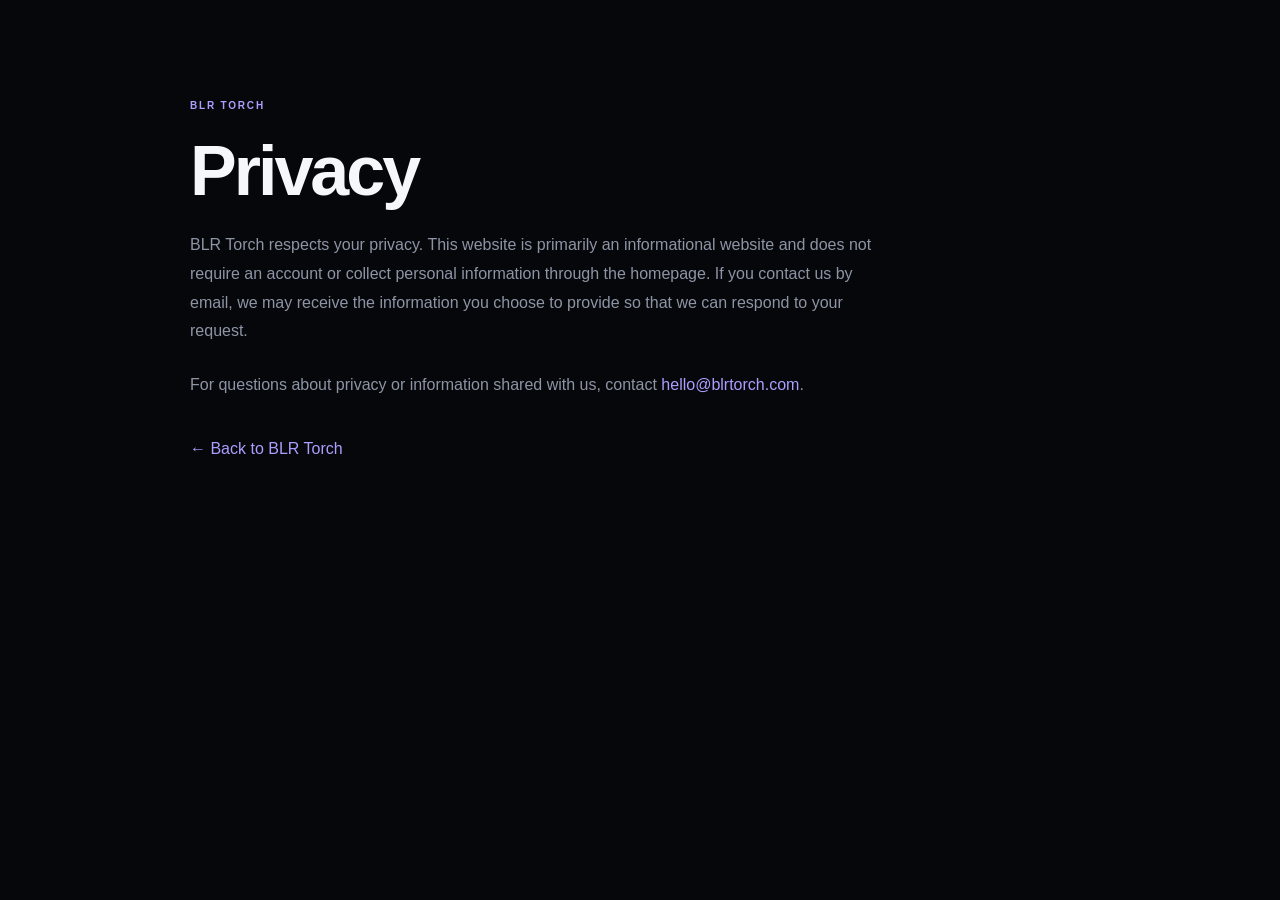
==== privacy.html @ e3c86762 "Add files via upload" ====
<!DOCTYPE html>
<html lang="en">
<head>
<meta charset="UTF-8">
<meta name="viewport" content="width=device-width, initial-scale=1.0">
<title>Privacy — BLR Torch</title>
<link rel="stylesheet" href="/style.css">
</head>
<body>
<div class="page">
<main style="max-width:900px;margin:auto;padding:100px 0;">
<span class="section-kicker">BLR TORCH</span>
<h1 style="font-size:clamp(40px,6vw,70px);letter-spacing:-3px;margin:20px 0;">Privacy</h1>
<p style="color:var(--muted);line-height:1.8;max-width:700px;">
BLR Torch respects your privacy. This website is primarily an informational
website and does not require an account or collect personal information
through the homepage. If you contact us by email, we may receive the
information you choose to provide so that we can respond to your request.
</p>
<p style="color:var(--muted);line-height:1.8;max-width:700px;margin-top:25px;">
For questions about privacy or information shared with us, contact
<a href="mailto:hello@blrtorch.com" style="color:var(--purple-light);">hello@blrtorch.com</a>.
</p>
<p style="margin-top:40px;"><a href="/" style="color:var(--purple-light);">← Back to BLR Torch</a></p>
</main>
</div>
</body>
</html>
---- style.css ----
:root {
    --bg: #06070a;
    --bg-soft: #0b0d12;

    --card: rgba(17, 20, 28, 0.72);
    --card-hover: rgba(22, 26, 36, 0.92);

    --text: #f5f7fb;
    --muted: #8d95a5;
    --muted-light: #b4bac7;

    --line: rgba(255, 255, 255, 0.09);
    --line-bright: rgba(255, 255, 255, 0.14);

    --purple: #8b7cff;
    --purple-light: #a99fff;
    --cyan: #36d9e8;
    --green: #49d89b;

    --radius: 24px;
}


/* ==============================
   RESET
============================== */

* {
    box-sizing: border-box;
    margin: 0;
    padding: 0;
}

html {
    scroll-behavior: smooth;
}

body {
    min-height: 100vh;

    background: var(--bg);
    color: var(--text);

    font-family:
        "Inter",
        -apple-system,
        BlinkMacSystemFont,
        "Segoe UI",
        sans-serif;

    -webkit-font-smoothing: antialiased;
}

a {
    color: inherit;
    text-decoration: none;
}


/* ==============================
   PAGE / BACKGROUND
============================== */

.page {
    position: relative;
    min-height: 100vh;

    overflow: hidden;
    isolation: isolate;

    padding: 0 7vw;
}

.grid {
    position: absolute;
    inset: 0;

    z-index: -3;

    background-image:
        linear-gradient(
            rgba(255, 255, 255, 0.025) 1px,
            transparent 1px
        ),
        linear-gradient(
            90deg,
            rgba(255, 255, 255, 0.025) 1px,
            transparent 1px
        );

    background-size: 70px 70px;

    mask-image:
        linear-gradient(
            to bottom,
            black 0%,
            rgba(0, 0, 0, 0.7) 45%,
            transparent 90%
        );
}

.orb {
    position: absolute;

    border-radius: 50%;

    filter: blur(100px);

    pointer-events: none;

    z-index: -2;
}

.orb-1 {
    width: 420px;
    height: 420px;

    top: -220px;
    right: 5%;

    background: rgba(107, 87, 255, 0.18);
}

.orb-2 {
    width: 350px;
    height: 350px;

    top: 700px;
    left: -220px;

    background: rgba(35, 190, 215, 0.07);
}


/* ==============================
   HEADER
============================== */

.header {
    width: 100%;
    max-width: 1180px;

    height: 90px;

    margin: auto;

    display: flex;
    align-items: center;
    justify-content: space-between;
}

.logo {
    display: inline-flex;
    align-items: center;
    gap: 11px;

    font-weight: 800;

    letter-spacing: -0.5px;
}

.logo-mark {
    width: 34px;
    height: 34px;

    display: flex;
    align-items: center;
    justify-content: center;

    border-radius: 10px;

    background:
        linear-gradient(
            135deg,
            var(--purple),
            #5949dc
        );

    color: white;

    font-size: 15px;

    box-shadow:
        0 8px 25px rgba(124, 108, 255, 0.25);
}

.logo-text {
    font-size: 15px;
    letter-spacing: 1.5px;
}

.logo-text span {
    color: var(--muted);
    font-weight: 500;
}

.header-status {
    display: flex;
    align-items: center;
    gap: 9px;

    color: var(--muted);

    font-size: 12px;
    font-weight: 500;
}

.status-dot {
    width: 7px;
    height: 7px;

    border-radius: 50%;

    background: var(--green);

    box-shadow:
        0 0 0 4px rgba(73, 216, 155, 0.08),
        0 0 14px rgba(73, 216, 155, 0.5);
}


/* ==============================
   MAIN
============================== */

main {
    width: 100%;
    max-width: 1180px;

    margin: auto;
}


/* ==============================
   HERO
============================== */

.hero {
    padding-top: 105px;
    padding-bottom: 100px;

    max-width: 900px;
}

.eyebrow {
    display: inline-flex;
    align-items: center;
    gap: 10px;

    margin-bottom: 27px;

    color: var(--purple-light);

    font-size: 11px;
    font-weight: 700;

    letter-spacing: 2px;
}

.eyebrow span {
    width: 24px;
    height: 1px;

    background: var(--purple);
}

.hero h1 {
    font-size: clamp(48px, 7vw, 86px);

    line-height: 0.98;

    letter-spacing: -5px;

    font-weight: 800;
}

.hero h1 span {
    background:
        linear-gradient(
            100deg,
            #ffffff 10%,
            #9c91ff 60%,
            #6fcbdb 100%
        );

    -webkit-background-clip: text;
    background-clip: text;

    color: transparent;
}

.hero-description {
    max-width: 610px;

    margin-top: 30px;

    color: var(--muted);

    font-size: 16px;
    line-height: 1.75;
}


/* ==============================
   SECTIONS
============================== */

.section {
    margin-bottom: 130px;
}

.section-heading {
    display: flex;
    align-items: flex-end;
    justify-content: space-between;

    margin-bottom: 30px;
}

.section-kicker {
    display: block;

    margin-bottom: 11px;

    color: var(--purple-light);

    font-size: 10px;
    font-weight: 700;

    letter-spacing: 1.8px;
}

.section-heading h2 {
    font-size: 28px;

    letter-spacing: -1.2px;
}

.section-heading > p {
    max-width: 300px;

    color: var(--muted);

    font-size: 12px;
    line-height: 1.6;

    text-align: right;
}


/* ==============================
   PRODUCT CARDS
============================== */

.cards {
    display: grid;

    grid-template-columns:
        minmax(0, 1.25fr)
        minmax(0, 0.75fr);

    gap: 20px;
}

.product-card {
    position: relative;

    min-height: 390px;

    display: flex;
    flex-direction: column;

    padding: 30px;

    border: 1px solid var(--line);

    border-radius: var(--radius);

    background:
        linear-gradient(
            145deg,
            rgba(255, 255, 255, 0.045),
            rgba(255, 255, 255, 0.012)
        ),
        var(--card);

    backdrop-filter: blur(18px);
    -webkit-backdrop-filter: blur(18px);

    overflow: hidden;

    transition:
        transform 0.35s ease,
        border-color 0.35s ease,
        background 0.35s ease,
        box-shadow 0.35s ease;
}

.product-card::before {
    content: "";

    position: absolute;

    width: 250px;
    height: 250px;

    top: -150px;
    right: -100px;

    border-radius: 50%;

    background: rgba(124, 108, 255, 0.15);

    filter: blur(50px);

    opacity: 0.7;

    transition: opacity 0.35s ease;
}

.product-card:hover {
    transform: translateY(-7px);

    background: var(--card-hover);

    border-color: rgba(139, 124, 255, 0.28);

    box-shadow:
        0 25px 70px rgba(0, 0, 0, 0.35),
        0 0 50px rgba(124, 108, 255, 0.05);
}

.product-card:hover::before {
    opacity: 1;
}

.govmock-card {
    min-height: 430px;
}

.coming-card {
    cursor: default;

    background:
        linear-gradient(
            145deg,
            rgba(255, 255, 255, 0.025),
            rgba(255, 255, 255, 0.008)
        ),
        rgba(12, 14, 20, 0.65);
}

.coming-card:hover {
    transform: translateY(-4px);

    border-color: rgba(255, 255, 255, 0.13);

    box-shadow:
        0 20px 50px rgba(0, 0, 0, 0.25);
}

.coming-card::before {
    background: rgba(255, 255, 255, 0.035);
}

.card-top {
    position: relative;
    z-index: 1;

    display: flex;
    align-items: center;
    justify-content: space-between;
}

.product-icon {
    width: 52px;
    height: 52px;

    display: flex;
    align-items: center;
    justify-content: center;

    border-radius: 15px;

    font-size: 14px;
    font-weight: 800;

    letter-spacing: -0.5px;

    background:
        linear-gradient(
            135deg,
            rgba(139, 124, 255, 0.25),
            rgba(99, 82, 230, 0.08)
        );

    border: 1px solid rgba(139, 124, 255, 0.2);

    color: #a89fff;

    box-shadow:
        inset 0 1px rgba(255, 255, 255, 0.08);
}

.neutral-icon {
    background: rgba(255, 255, 255, 0.035);

    border-color: var(--line);

    color: var(--muted);

    font-size: 22px;
}

.external-icon {
    width: 36px;
    height: 36px;

    display: flex;
    align-items: center;
    justify-content: center;

    border: 1px solid var(--line);

    border-radius: 50%;

    color: var(--muted);

    font-size: 17px;

    transition:
        color 0.3s ease,
        transform 0.3s ease,
        border-color 0.3s ease;
}

.product-card:hover .external-icon {
    color: white;

    border-color: rgba(255, 255, 255, 0.2);

    transform: translate(2px, -2px);
}

.coming-badge {
    padding: 7px 10px;

    border: 1px solid var(--line);

    border-radius: 999px;

    color: #6f7786;

    font-size: 8px;
    font-weight: 700;

    letter-spacing: 1.2px;
}

.card-content {
    position: relative;
    z-index: 1;

    margin-top: auto;
    margin-bottom: 35px;
}

.card-label {
    margin-bottom: 10px;

    color: var(--muted);

    font-size: 10px;
    font-weight: 700;

    letter-spacing: 1.8px;
}

.card-content h3 {
    margin-bottom: 12px;

    font-size: 31px;

    letter-spacing: -1.3px;
}

.card-content p {
    max-width: 500px;

    color: var(--muted);

    font-size: 14px;
    line-height: 1.7;
}

.card-footer {
    position: relative;
    z-index: 1;

    padding-top: 20px;

    border-top: 1px solid var(--line);

    display: flex;
    align-items: center;
    justify-content: space-between;

    color: var(--muted-light);

    font-size: 12px;
    font-weight: 600;
}

.arrow {
    font-size: 18px;

    transition:
        transform 0.3s ease,
        color 0.3s ease;
}

.product-card:hover .arrow {
    transform: translateX(5px);

    color: white;
}

.pulse-line {
    width: 35px;
    height: 1px;

    background:
        linear-gradient(
            90deg,
            transparent,
            rgba(255,255,255,.3),
            transparent
        );
}


/* ==============================
   WHAT WE BUILD
============================== */

.build-section {
    padding-top: 5px;
}

.build-grid {
    display: grid;

    grid-template-columns: repeat(3, 1fr);

    border-top: 1px solid var(--line);
    border-bottom: 1px solid var(--line);
}

.build-item {
    min-height: 210px;

    padding: 30px;

    border-right: 1px solid var(--line);
}

.build-item:first-child {
    padding-left: 0;
}

.build-item:last-child {
    border-right: none;

    padding-right: 0;
}

.build-number {
    display: block;

    margin-bottom: 35px;

    color: #596170;

    font-size: 10px;
    font-weight: 700;

    letter-spacing: 1px;
}

.build-item h3 {
    margin-bottom: 12px;

    font-size: 18px;

    letter-spacing: -0.5px;
}

.build-item p {
    max-width: 280px;

    color: var(--muted);

    font-size: 13px;

    line-height: 1.7;
}


/* ==============================
   ABOUT
============================== */

.about-section {
    display: grid;

    grid-template-columns: 25% 75%;

    padding: 80px 0 120px;

    border-top: 1px solid var(--line);
}

.about-content {
    max-width: 850px;
}

.about-content h2 {
    max-width: 800px;

    font-size: clamp(32px, 4vw, 55px);

    line-height: 1.08;

    letter-spacing: -2.5px;
}

.about-content h2 span {
    color: var(--muted);
}

.about-content p {
    max-width: 570px;

    margin-top: 30px;

    color: var(--muted);

    font-size: 14px;

    line-height: 1.8;
}


/* ==============================
   CONTACT
============================== */

.contact-section {
    position: relative;

    min-height: 270px;

    padding: 45px;

    display: flex;
    align-items: flex-end;
    justify-content: space-between;

    border: 1px solid var(--line);

    border-radius: var(--radius);

    background:
        radial-gradient(
            circle at 85% 20%,
            rgba(124,108,255,.12),
            transparent 35%
        ),
        rgba(14, 16, 23, .65);

    overflow: hidden;
}

.contact-section::after {
    content: "";

    position: absolute;

    width: 250px;
    height: 250px;

    right: -100px;
    bottom: -180px;

    border-radius: 50%;

    background: rgba(54,217,232,.07);

    filter: blur(50px);
}

.contact-section h2 {
    margin-top: 12px;

    font-size: clamp(35px, 5vw, 58px);

    letter-spacing: -2.5px;
}

.contact-section p {
    margin-top: 8px;

    color: var(--muted);

    font-size: 14px;
}

.contact-button {
    position: relative;
    z-index: 1;

    min-width: 250px;

    padding: 17px 20px;

    display: flex;
    align-items: center;
    justify-content: space-between;

    border: 1px solid rgba(139,124,255,.25);

    border-radius: 12px;

    background: rgba(139,124,255,.08);

    color: #c5c0ff;

    font-size: 12px;
    font-weight: 600;

    transition:
        background .3s ease,
        border-color .3s ease,
        transform .3s ease;
}

.contact-button:hover {
    background: rgba(139,124,255,.14);

    border-color: rgba(139,124,255,.4);

    transform: translateY(-3px);
}


/* ==============================
   FOOTER
============================== */

.footer {
    margin-top: 70px;
    padding: 28px 0 40px;

    border-top: 1px solid var(--line);

    display: grid;

    grid-template-columns: 1fr auto 1fr;

    align-items: center;

    gap: 20px;

    color: #626a78;

    font-size: 10px;

    letter-spacing: .8px;
}

.footer-brand {
    display: flex;
    flex-direction: column;
    gap: 7px;
}

.footer-logo {
    color: #9299a7;

    font-weight: 700;

    letter-spacing: 1.5px;
}

.footer-links {
    display: flex;
    gap: 22px;
}

.footer-links a {
    transition: color .2s ease;
}

.footer-links a:hover {
    color: white;
}

.copyright {
    text-align: right;
}


/* ==============================
   RESPONSIVE
============================== */

@media (max-width: 800px) {

    .page {
        padding: 0 24px;
    }

    .header {
        height: 75px;
    }

    .header-status {
        display: none;
    }

    .hero {
        padding-top: 75px;
        padding-bottom: 80px;
    }

    .hero h1 {
        font-size: clamp(48px, 14vw, 70px);
        letter-spacing: -3px;
    }

    .hero-description {
        font-size: 14px;
    }

    .section-heading {
        display: block;
    }

    .section-heading > p {
        margin-top: 12px;
        text-align: left;
    }

    .cards {
        grid-template-columns: 1fr;
    }

    .product-card,
    .govmock-card {
        min-height: 350px;
    }

    .build-grid {
        grid-template-columns: 1fr;
    }

    .build-item,
    .build-item:first-child,
    .build-item:last-child {
        min-height: auto;

        padding: 28px 0;

        border-right: none;
        border-bottom: 1px solid var(--line);
    }

    .build-item:last-child {
        border-bottom: none;
    }

    .build-number {
        margin-bottom: 20px;
    }

    .about-section {
        grid-template-columns: 1fr;

        gap: 25px;

        padding: 65px 0 90px;
    }

    .contact-section {
        min-height: auto;

        display: block;

        padding: 30px;
    }

    .contact-button {
        margin-top: 35px;
        width: 100%;
    }

    .footer {
        grid-template-columns: 1fr;

        gap: 20px;
    }

    .copyright {
        text-align: left;
    }
}

@media (max-width: 450px) {

    .page {
        padding: 0 18px;
    }

    .logo-text {
        font-size: 13px;
    }

    .logo-mark {
        width: 31px;
        height: 31px;
    }

    .hero {
        padding-top: 65px;
    }

    .hero h1 {
        font-size: 48px;
        letter-spacing: -2.8px;
    }

    .product-card {
        padding: 24px;
    }

    .card-content h3 {
        font-size: 28px;
    }

    .contact-section {
        padding: 25px;
    }

    .footer-links {
        flex-wrap: wrap;
    }
}


/* ==============================
   REDUCED MOTION
============================== */

@media (prefers-reduced-motion: reduce) {

    *,
    *::before,
    *::after {
        scroll-behavior: auto !important;
        transition: none !important;
    }
}
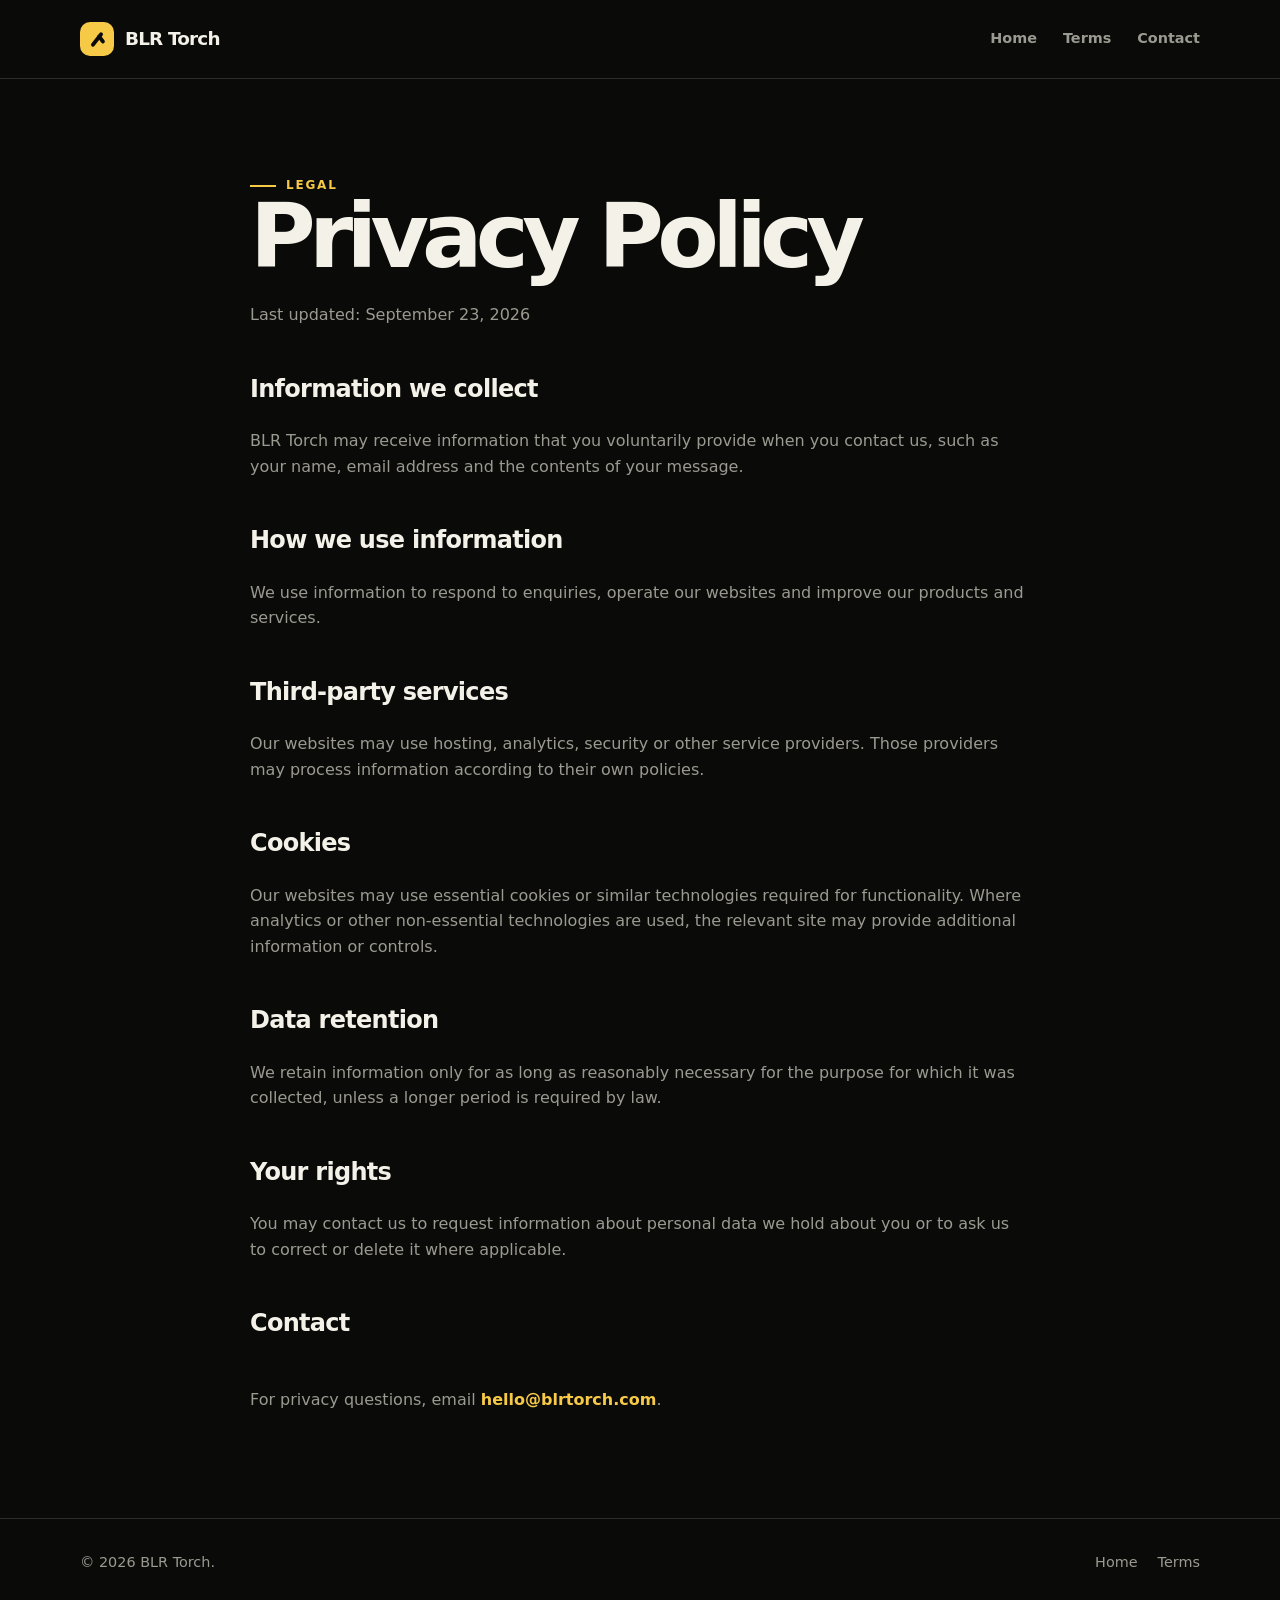
==== commit 33a136d0: "added new theme and logo" ====
--- a/privacy.html
+++ b/privacy.html
@@ -1,28 +1,14 @@
-<!DOCTYPE html>
-<html lang="en">
-<head>
-<meta charset="UTF-8">
-<meta name="viewport" content="width=device-width, initial-scale=1.0">
-<title>Privacy — BLR Torch</title>
-<link rel="stylesheet" href="/style.css">
-</head>
-<body>
-<div class="page">
-<main style="max-width:900px;margin:auto;padding:100px 0;">
-<span class="section-kicker">BLR TORCH</span>
-<h1 style="font-size:clamp(40px,6vw,70px);letter-spacing:-3px;margin:20px 0;">Privacy</h1>
-<p style="color:var(--muted);line-height:1.8;max-width:700px;">
-BLR Torch respects your privacy. This website is primarily an informational
-website and does not require an account or collect personal information
-through the homepage. If you contact us by email, we may receive the
-information you choose to provide so that we can respond to your request.
-</p>
-<p style="color:var(--muted);line-height:1.8;max-width:700px;margin-top:25px;">
-For questions about privacy or information shared with us, contact
-<a href="mailto:hello@blrtorch.com" style="color:var(--purple-light);">hello@blrtorch.com</a>.
-</p>
-<p style="margin-top:40px;"><a href="/" style="color:var(--purple-light);">← Back to BLR Torch</a></p>
-</main>
-</div>
-</body>
-</html>
+<!doctype html>
+<html lang="en"><head><meta charset="utf-8"><meta name="viewport" content="width=device-width,initial-scale=1">
+<title>Privacy Policy — BLR Torch</title><meta name="description" content="Privacy Policy for BLR Torch."><meta name="theme-color" content="#0A0A09"><link rel="canonical" href="https://blrtorch.com/privacy.html"><link rel="stylesheet" href="style.css"></head>
+<body><header class="site-header"><div class="container nav"><a class="logo" href="index.html"><span class="logo-mark"></span>BLR Torch</a><nav class="nav-links"><a href="index.html">Home</a><a href="terms.html">Terms</a><a href="mailto:hello@blrtorch.com">Contact</a></nav></div></header>
+<main class="page-main"><div class="container content"><div class="eyebrow">Legal</div><h1>Privacy Policy</h1><p>Last updated: September 23, 2026</p>
+<h2>Information we collect</h2><p>BLR Torch may receive information that you voluntarily provide when you contact us, such as your name, email address and the contents of your message.</p>
+<h2>How we use information</h2><p>We use information to respond to enquiries, operate our websites and improve our products and services.</p>
+<h2>Third-party services</h2><p>Our websites may use hosting, analytics, security or other service providers. Those providers may process information according to their own policies.</p>
+<h2>Cookies</h2><p>Our websites may use essential cookies or similar technologies required for functionality. Where analytics or other non-essential technologies are used, the relevant site may provide additional information or controls.</p>
+<h2>Data retention</h2><p>We retain information only for as long as reasonably necessary for the purpose for which it was collected, unless a longer period is required by law.</p>
+<h2>Your rights</h2><p>You may contact us to request information about personal data we hold about you or to ask us to correct or delete it where applicable.</p>
+<h2>Contact</h2><p>For privacy questions, email <a class="product-link" href="mailto:hello@blrtorch.com">hello@blrtorch.com</a>.</p>
+</div></main>
+<footer><div class="container footer-inner"><div>© 2026 BLR Torch.</div><div class="footer-links"><a href="index.html">Home</a><a href="terms.html">Terms</a></div></div></footer></body></html>
--- a/style.css
+++ b/style.css
@@ -1,1072 +1,479 @@
 :root {
-    --bg: #06070a;
-    --bg-soft: #0b0d12;
-
-    --card: rgba(17, 20, 28, 0.72);
-    --card-hover: rgba(22, 26, 36, 0.92);
-
-    --text: #f5f7fb;
-    --muted: #8d95a5;
-    --muted-light: #b4bac7;
-
-    --line: rgba(255, 255, 255, 0.09);
-    --line-bright: rgba(255, 255, 255, 0.14);
-
-    --purple: #8b7cff;
-    --purple-light: #a99fff;
-    --cyan: #36d9e8;
-    --green: #49d89b;
-
-    --radius: 24px;
-}
-
-
-/* ==============================
-   RESET
-============================== */
+  --ink: #F4F1E8;
+  --muted: #9B9A91;
+  --bg: #0A0A09;
+  --paper: #151513;
+  --accent: #F6C947;
+  --accent-2: #FFFFFF;
+  --line: #2B2B27;
+  --dark: #0A0A09;
+  --max: 1120px;
+  --radius: 22px;
+  --shadow: 0 20px 60px rgba(0, 0, 0, .28);
+}
 
 * {
-    box-sizing: border-box;
-    margin: 0;
-    padding: 0;
+  box-sizing: border-box
 }
 
 html {
-    scroll-behavior: smooth;
+  scroll-behavior: smooth
 }
 
 body {
-    min-height: 100vh;
-
-    background: var(--bg);
-    color: var(--text);
-
-    font-family:
-        "Inter",
-        -apple-system,
-        BlinkMacSystemFont,
-        "Segoe UI",
-        sans-serif;
-
-    -webkit-font-smoothing: antialiased;
+  margin: 0;
+  background: var(--bg);
+  color: var(--ink);
+  font-family: Inter, ui-sans-serif, system-ui, -apple-system, BlinkMacSystemFont, "Segoe UI", sans-serif;
+  line-height: 1.6;
 }
 
 a {
-    color: inherit;
-    text-decoration: none;
-}
-
-
-/* ==============================
-   PAGE / BACKGROUND
-============================== */
-
-.page {
-    position: relative;
-    min-height: 100vh;
-
-    overflow: hidden;
-    isolation: isolate;
-
-    padding: 0 7vw;
+  color: inherit;
+  text-decoration: none
+}
+
+.container {
+  width: min(var(--max), calc(100% - 40px));
+  margin: auto
+}
+
+.site-header {
+  padding: 22px 0;
+  border-bottom: 1px solid var(--line);
+  background: rgba(10, 10, 9, .9);
+}
+
+.nav {
+  display: flex;
+  align-items: center;
+  justify-content: space-between;
+  gap: 24px
+}
+
+.logo {
+  display: inline-flex;
+  align-items: center;
+  gap: 11px;
+  font-weight: 900;
+  letter-spacing: -.045em;
+  font-size: 1.15rem;
+}
+
+.logo-mark {
+  width: 34px;
+  height: 34px;
+  border-radius: 10px;
+  background: var(--accent);
+  display: grid;
+  place-items: center;
+  position: relative;
+}
+
+.logo-mark:before,
+.logo-mark:after {
+  content: "";
+  position: absolute;
+  background: var(--dark);
+}
+
+.logo-mark:before {
+  width: 4px;
+  height: 17px;
+  border-radius: 3px;
+  transform: rotate(38deg)
+}
+
+.logo-mark:after {
+  width: 4px;
+  height: 10px;
+  border-radius: 3px;
+  transform: rotate(-38deg);
+  left: 19px;
+  top: 12px
+}
+
+.nav-links {
+  display: flex;
+  gap: 26px;
+  color: var(--muted);
+  font-size: .9rem;
+  font-weight: 700
+}
+
+.nav-links a:hover {
+  color: var(--accent)
+}
+
+.hero {
+  padding: 120px 0 105px;
+  position: relative;
+  overflow: hidden
+}
+
+/* .hero:after{
+  content:"";position:absolute;width:520px;height:520px;
+  border:1px solid rgba(246,201,71,.14);border-radius:50%;
+  right:-250px;top:-180px;pointer-events:none;
+} */
+.eyebrow {
+  display: inline-flex;
+  align-items: center;
+  gap: 10px;
+  color: var(--accent);
+  font-size: .75rem;
+  font-weight: 900;
+  text-transform: uppercase;
+  letter-spacing: .15em;
+}
+
+.eyebrow:before {
+  content: "";
+  width: 26px;
+  height: 2px;
+  background: var(--accent)
+}
+
+.hero h1 {
+  max-width: 950px;
+  margin: 20px 0 24px;
+  font-size: clamp(3.7rem, 8.5vw, 8.2rem);
+  line-height: .88;
+  letter-spacing: -.065em;
+  font-weight: 950;
+}
+
+.hero h1 span {
+  color: var(--accent)
+}
+
+.hero-copy {
+  max-width: 650px;
+  color: var(--muted);
+  font-size: clamp(1.05rem, 2vw, 1.25rem)
+}
+
+.hero-actions {
+  display: flex;
+  flex-wrap: wrap;
+  gap: 12px;
+  margin-top: 34px
+}
+
+.btn {
+  min-height: 50px;
+  padding: 0 22px;
+  border-radius: 999px;
+  display: inline-flex;
+  align-items: center;
+  justify-content: center;
+  border: 1px solid var(--line);
+  font-weight: 850;
+  transition: .2s ease;
+}
+
+.btn:hover {
+  transform: translateY(-2px)
+}
+
+.btn-primary {
+  background: var(--accent);
+  border-color: var(--accent);
+  color: var(--dark)
+}
+
+.btn-secondary {
+  background: transparent;
+  color: var(--ink)
+}
+
+.btn-secondary:hover {
+  border-color: var(--accent);
+  color: var(--accent)
+}
+
+.section {
+  padding: 85px 0;
+  border-top: 1px solid var(--line)
+}
+
+.section-head {
+  display: flex;
+  justify-content: space-between;
+  align-items: end;
+  gap: 40px;
+  margin-bottom: 34px
+}
+
+.section h2 {
+  margin: 0;
+  font-size: clamp(2.1rem, 4vw, 3.6rem);
+  line-height: 1;
+  letter-spacing: -.06em
+}
+
+.section-intro {
+  max-width: 470px;
+  color: var(--muted);
+  margin: 0
 }
 
 .grid {
-    position: absolute;
-    inset: 0;
-
-    z-index: -3;
-
-    background-image:
-        linear-gradient(
-            rgba(255, 255, 255, 0.025) 1px,
-            transparent 1px
-        ),
-        linear-gradient(
-            90deg,
-            rgba(255, 255, 255, 0.025) 1px,
-            transparent 1px
-        );
-
-    background-size: 70px 70px;
-
-    mask-image:
-        linear-gradient(
-            to bottom,
-            black 0%,
-            rgba(0, 0, 0, 0.7) 45%,
-            transparent 90%
-        );
-}
-
-.orb {
-    position: absolute;
-
-    border-radius: 50%;
-
-    filter: blur(100px);
-
-    pointer-events: none;
-
-    z-index: -2;
-}
-
-.orb-1 {
-    width: 420px;
-    height: 420px;
-
-    top: -220px;
-    right: 5%;
-
-    background: rgba(107, 87, 255, 0.18);
-}
-
-.orb-2 {
-    width: 350px;
-    height: 350px;
-
-    top: 700px;
-    left: -220px;
-
-    background: rgba(35, 190, 215, 0.07);
-}
-
-
-/* ==============================
-   HEADER
-============================== */
-
-.header {
-    width: 100%;
-    max-width: 1180px;
-
-    height: 90px;
-
-    margin: auto;
-
-    display: flex;
-    align-items: center;
-    justify-content: space-between;
-}
-
-.logo {
-    display: inline-flex;
-    align-items: center;
-    gap: 11px;
-
-    font-weight: 800;
-
-    letter-spacing: -0.5px;
-}
-
-.logo-mark {
-    width: 34px;
-    height: 34px;
-
-    display: flex;
-    align-items: center;
-    justify-content: center;
-
-    border-radius: 10px;
-
-    background:
-        linear-gradient(
-            135deg,
-            var(--purple),
-            #5949dc
-        );
-
-    color: white;
-
-    font-size: 15px;
-
-    box-shadow:
-        0 8px 25px rgba(124, 108, 255, 0.25);
-}
-
-.logo-text {
-    font-size: 15px;
-    letter-spacing: 1.5px;
-}
-
-.logo-text span {
-    color: var(--muted);
-    font-weight: 500;
-}
-
-.header-status {
-    display: flex;
-    align-items: center;
-    gap: 9px;
-
-    color: var(--muted);
-
-    font-size: 12px;
-    font-weight: 500;
-}
-
-.status-dot {
-    width: 7px;
-    height: 7px;
-
-    border-radius: 50%;
-
-    background: var(--green);
-
-    box-shadow:
-        0 0 0 4px rgba(73, 216, 155, 0.08),
-        0 0 14px rgba(73, 216, 155, 0.5);
-}
-
-
-/* ==============================
-   MAIN
-============================== */
-
-main {
-    width: 100%;
-    max-width: 1180px;
-
-    margin: auto;
-}
-
-
-/* ==============================
-   HERO
-============================== */
-
-.hero {
-    padding-top: 105px;
-    padding-bottom: 100px;
-
-    max-width: 900px;
-}
-
-.eyebrow {
-    display: inline-flex;
-    align-items: center;
-    gap: 10px;
-
-    margin-bottom: 27px;
-
-    color: var(--purple-light);
-
-    font-size: 11px;
-    font-weight: 700;
-
-    letter-spacing: 2px;
-}
-
-.eyebrow span {
-    width: 24px;
-    height: 1px;
-
-    background: var(--purple);
-}
-
-.hero h1 {
-    font-size: clamp(48px, 7vw, 86px);
-
-    line-height: 0.98;
-
-    letter-spacing: -5px;
-
-    font-weight: 800;
-}
-
-.hero h1 span {
-    background:
-        linear-gradient(
-            100deg,
-            #ffffff 10%,
-            #9c91ff 60%,
-            #6fcbdb 100%
-        );
-
-    -webkit-background-clip: text;
-    background-clip: text;
-
-    color: transparent;
-}
-
-.hero-description {
-    max-width: 610px;
-
-    margin-top: 30px;
-
-    color: var(--muted);
-
-    font-size: 16px;
-    line-height: 1.75;
-}
-
-
-/* ==============================
-   SECTIONS
-============================== */
-
-.section {
-    margin-bottom: 130px;
-}
-
-.section-heading {
-    display: flex;
-    align-items: flex-end;
-    justify-content: space-between;
-
-    margin-bottom: 30px;
-}
-
-.section-kicker {
-    display: block;
-
-    margin-bottom: 11px;
-
-    color: var(--purple-light);
-
-    font-size: 10px;
-    font-weight: 700;
-
-    letter-spacing: 1.8px;
-}
-
-.section-heading h2 {
-    font-size: 28px;
-
-    letter-spacing: -1.2px;
-}
-
-.section-heading > p {
-    max-width: 300px;
-
-    color: var(--muted);
-
-    font-size: 12px;
-    line-height: 1.6;
-
-    text-align: right;
-}
-
-
-/* ==============================
-   PRODUCT CARDS
-============================== */
-
-.cards {
-    display: grid;
-
-    grid-template-columns:
-        minmax(0, 1.25fr)
-        minmax(0, 0.75fr);
-
-    gap: 20px;
+  display: grid;
+  gap: 18px
+}
+
+.products {
+  grid-template-columns: repeat(2, minmax(0, 1fr))
+}
+
+.services {
+  grid-template-columns: repeat(3, minmax(0, 1fr))
+}
+
+.card {
+  background: var(--paper);
+  border: 1px solid var(--line);
+  border-radius: var(--radius);
+  padding: 30px;
+  box-shadow: var(--shadow);
+}
+
+.card:hover {
+  border-color: #514f43
+}
+
+.card h3 {
+  margin: 0 0 9px;
+  font-size: 1.35rem;
+  letter-spacing: -.025em
+}
+
+.card p {
+  margin: 0;
+  color: var(--muted)
 }
 
 .product-card {
-    position: relative;
-
-    min-height: 390px;
-
-    display: flex;
+  min-height: 275px;
+  display: flex;
+  flex-direction: column;
+  justify-content: space-between
+}
+
+.product-top {
+  display: flex;
+  justify-content: space-between;
+  gap: 20px
+}
+
+.product-badge {
+  flex: 0 0 48px;
+  width: 48px;
+  height: 48px;
+  border-radius: 14px;
+  display: grid;
+  place-items: center;
+  background: var(--accent);
+  color: var(--dark);
+  font-weight: 950
+}
+
+.product-link {
+  display: inline-flex;
+  align-items: center;
+  gap: 8px;
+  color: var(--accent);
+  font-weight: 850;
+  margin-top: 24px
+}
+
+.product-link:hover {
+  color: var(--white)
+}
+
+.service-number {
+  color: var(--accent);
+  font-size: .78rem;
+  font-weight: 950;
+  letter-spacing: .12em;
+  margin-bottom: 38px
+}
+
+.about {
+  display: grid;
+  grid-template-columns: .9fr 1.1fr;
+  gap: 70px;
+  align-items: start
+}
+
+.about h2 {
+  max-width: 520px
+}
+
+.about-copy {
+  color: var(--muted);
+  font-size: 1.08rem
+}
+
+.about-copy p {
+  margin: 0 0 20px
+}
+
+.contact-card {
+  display: grid;
+  grid-template-columns: 1fr auto;
+  align-items: center;
+  gap: 35px;
+  background: var(--accent);
+  color: var(--dark);
+  border-radius: 28px;
+  padding: 44px;
+}
+
+.contact-card .eyebrow {
+  color: var(--dark)
+}
+
+.contact-card .eyebrow:before {
+  background: var(--dark)
+}
+
+.contact-card h2 {
+  margin: 14px 0 10px;
+  font-size: clamp(2rem, 4vw, 3.2rem);
+  line-height: 1
+}
+
+.contact-card p {
+  margin: 0;
+  color: #403711
+}
+
+.contact-email {
+  font-weight: 950;
+  font-size: 1.05rem;
+  white-space: nowrap
+}
+
+.contact-email:hover {
+  text-decoration: underline
+}
+
+footer {
+  padding: 32px 0 42px;
+  border-top: 1px solid var(--line)
+}
+
+.footer-inner {
+  display: flex;
+  align-items: center;
+  justify-content: space-between;
+  gap: 20px;
+  color: var(--muted);
+  font-size: .9rem
+}
+
+.footer-links {
+  display: flex;
+  gap: 20px
+}
+
+.footer-links a:hover {
+  color: var(--accent)
+}
+
+.page-main {
+  padding: 90px 0;
+  min-height: 70vh
+}
+
+.page-main .content {
+  max-width: 780px
+}
+
+.page-main h1 {
+  font-size: clamp(3rem, 7vw, 6rem);
+  line-height: .9;
+  letter-spacing: -.075em;
+  margin: 0 0 26px
+}
+
+.page-main h2 {
+  margin-top: 42px;
+  letter-spacing: -.03em
+}
+
+.page-main p,
+.page-main li {
+  color: var(--muted)
+}
+
+.not-found {
+  text-align: center;
+  padding: 120px 0
+}
+
+.not-found h1 {
+  font-size: clamp(6rem, 16vw, 12rem);
+  line-height: .8;
+  margin: 0;
+  color: var(--accent);
+  letter-spacing: -.1em
+}
+
+@media(max-width:800px) {
+  .nav-links {
+    display: none
+  }
+
+  .hero {
+    padding: 80px 0 70px
+  }
+
+  .section {
+    padding: 65px 0
+  }
+
+  .products,
+  .services,
+  .about {
+    grid-template-columns: 1fr
+  }
+
+  .section-head {
+    display: block
+  }
+
+  .section-intro {
+    margin-top: 16px
+  }
+
+  .contact-card {
+    grid-template-columns: 1fr;
+    padding: 30px
+  }
+
+  .contact-email {
+    white-space: normal
+  }
+
+  .footer-inner {
     flex-direction: column;
-
-    padding: 30px;
-
-    border: 1px solid var(--line);
-
-    border-radius: var(--radius);
-
-    background:
-        linear-gradient(
-            145deg,
-            rgba(255, 255, 255, 0.045),
-            rgba(255, 255, 255, 0.012)
-        ),
-        var(--card);
-
-    backdrop-filter: blur(18px);
-    -webkit-backdrop-filter: blur(18px);
-
-    overflow: hidden;
-
-    transition:
-        transform 0.35s ease,
-        border-color 0.35s ease,
-        background 0.35s ease,
-        box-shadow 0.35s ease;
-}
-
-.product-card::before {
-    content: "";
-
-    position: absolute;
-
-    width: 250px;
-    height: 250px;
-
-    top: -150px;
-    right: -100px;
-
-    border-radius: 50%;
-
-    background: rgba(124, 108, 255, 0.15);
-
-    filter: blur(50px);
-
-    opacity: 0.7;
-
-    transition: opacity 0.35s ease;
-}
-
-.product-card:hover {
-    transform: translateY(-7px);
-
-    background: var(--card-hover);
-
-    border-color: rgba(139, 124, 255, 0.28);
-
-    box-shadow:
-        0 25px 70px rgba(0, 0, 0, 0.35),
-        0 0 50px rgba(124, 108, 255, 0.05);
-}
-
-.product-card:hover::before {
-    opacity: 1;
-}
-
-.govmock-card {
-    min-height: 430px;
-}
-
-.coming-card {
-    cursor: default;
-
-    background:
-        linear-gradient(
-            145deg,
-            rgba(255, 255, 255, 0.025),
-            rgba(255, 255, 255, 0.008)
-        ),
-        rgba(12, 14, 20, 0.65);
-}
-
-.coming-card:hover {
-    transform: translateY(-4px);
-
-    border-color: rgba(255, 255, 255, 0.13);
-
-    box-shadow:
-        0 20px 50px rgba(0, 0, 0, 0.25);
-}
-
-.coming-card::before {
-    background: rgba(255, 255, 255, 0.035);
-}
-
-.card-top {
-    position: relative;
-    z-index: 1;
-
-    display: flex;
-    align-items: center;
-    justify-content: space-between;
-}
-
-.product-icon {
-    width: 52px;
-    height: 52px;
-
-    display: flex;
-    align-items: center;
-    justify-content: center;
-
-    border-radius: 15px;
-
-    font-size: 14px;
-    font-weight: 800;
-
-    letter-spacing: -0.5px;
-
-    background:
-        linear-gradient(
-            135deg,
-            rgba(139, 124, 255, 0.25),
-            rgba(99, 82, 230, 0.08)
-        );
-
-    border: 1px solid rgba(139, 124, 255, 0.2);
-
-    color: #a89fff;
-
-    box-shadow:
-        inset 0 1px rgba(255, 255, 255, 0.08);
-}
-
-.neutral-icon {
-    background: rgba(255, 255, 255, 0.035);
-
-    border-color: var(--line);
-
-    color: var(--muted);
-
-    font-size: 22px;
-}
-
-.external-icon {
-    width: 36px;
-    height: 36px;
-
-    display: flex;
-    align-items: center;
-    justify-content: center;
-
-    border: 1px solid var(--line);
-
-    border-radius: 50%;
-
-    color: var(--muted);
-
-    font-size: 17px;
-
-    transition:
-        color 0.3s ease,
-        transform 0.3s ease,
-        border-color 0.3s ease;
-}
-
-.product-card:hover .external-icon {
-    color: white;
-
-    border-color: rgba(255, 255, 255, 0.2);
-
-    transform: translate(2px, -2px);
-}
-
-.coming-badge {
-    padding: 7px 10px;
-
-    border: 1px solid var(--line);
-
-    border-radius: 999px;
-
-    color: #6f7786;
-
-    font-size: 8px;
-    font-weight: 700;
-
-    letter-spacing: 1.2px;
-}
-
-.card-content {
-    position: relative;
-    z-index: 1;
-
-    margin-top: auto;
-    margin-bottom: 35px;
-}
-
-.card-label {
-    margin-bottom: 10px;
-
-    color: var(--muted);
-
-    font-size: 10px;
-    font-weight: 700;
-
-    letter-spacing: 1.8px;
-}
-
-.card-content h3 {
-    margin-bottom: 12px;
-
-    font-size: 31px;
-
-    letter-spacing: -1.3px;
-}
-
-.card-content p {
-    max-width: 500px;
-
-    color: var(--muted);
-
-    font-size: 14px;
-    line-height: 1.7;
-}
-
-.card-footer {
-    position: relative;
-    z-index: 1;
-
-    padding-top: 20px;
-
-    border-top: 1px solid var(--line);
-
-    display: flex;
-    align-items: center;
-    justify-content: space-between;
-
-    color: var(--muted-light);
-
-    font-size: 12px;
-    font-weight: 600;
-}
-
-.arrow {
-    font-size: 18px;
-
-    transition:
-        transform 0.3s ease,
-        color 0.3s ease;
-}
-
-.product-card:hover .arrow {
-    transform: translateX(5px);
-
-    color: white;
-}
-
-.pulse-line {
-    width: 35px;
-    height: 1px;
-
-    background:
-        linear-gradient(
-            90deg,
-            transparent,
-            rgba(255,255,255,.3),
-            transparent
-        );
-}
-
-
-/* ==============================
-   WHAT WE BUILD
-============================== */
-
-.build-section {
-    padding-top: 5px;
-}
-
-.build-grid {
-    display: grid;
-
-    grid-template-columns: repeat(3, 1fr);
-
-    border-top: 1px solid var(--line);
-    border-bottom: 1px solid var(--line);
-}
-
-.build-item {
-    min-height: 210px;
-
-    padding: 30px;
-
-    border-right: 1px solid var(--line);
-}
-
-.build-item:first-child {
-    padding-left: 0;
-}
-
-.build-item:last-child {
-    border-right: none;
-
-    padding-right: 0;
-}
-
-.build-number {
-    display: block;
-
-    margin-bottom: 35px;
-
-    color: #596170;
-
-    font-size: 10px;
-    font-weight: 700;
-
-    letter-spacing: 1px;
-}
-
-.build-item h3 {
-    margin-bottom: 12px;
-
-    font-size: 18px;
-
-    letter-spacing: -0.5px;
-}
-
-.build-item p {
-    max-width: 280px;
-
-    color: var(--muted);
-
-    font-size: 13px;
-
-    line-height: 1.7;
-}
-
-
-/* ==============================
-   ABOUT
-============================== */
-
-.about-section {
-    display: grid;
-
-    grid-template-columns: 25% 75%;
-
-    padding: 80px 0 120px;
-
-    border-top: 1px solid var(--line);
-}
-
-.about-content {
-    max-width: 850px;
-}
-
-.about-content h2 {
-    max-width: 800px;
-
-    font-size: clamp(32px, 4vw, 55px);
-
-    line-height: 1.08;
-
-    letter-spacing: -2.5px;
-}
-
-.about-content h2 span {
-    color: var(--muted);
-}
-
-.about-content p {
-    max-width: 570px;
-
-    margin-top: 30px;
-
-    color: var(--muted);
-
-    font-size: 14px;
-
-    line-height: 1.8;
-}
-
-
-/* ==============================
-   CONTACT
-============================== */
-
-.contact-section {
-    position: relative;
-
-    min-height: 270px;
-
-    padding: 45px;
-
-    display: flex;
-    align-items: flex-end;
-    justify-content: space-between;
-
-    border: 1px solid var(--line);
-
-    border-radius: var(--radius);
-
-    background:
-        radial-gradient(
-            circle at 85% 20%,
-            rgba(124,108,255,.12),
-            transparent 35%
-        ),
-        rgba(14, 16, 23, .65);
-
-    overflow: hidden;
-}
-
-.contact-section::after {
-    content: "";
-
-    position: absolute;
-
-    width: 250px;
-    height: 250px;
-
-    right: -100px;
-    bottom: -180px;
-
-    border-radius: 50%;
-
-    background: rgba(54,217,232,.07);
-
-    filter: blur(50px);
-}
-
-.contact-section h2 {
-    margin-top: 12px;
-
-    font-size: clamp(35px, 5vw, 58px);
-
-    letter-spacing: -2.5px;
-}
-
-.contact-section p {
-    margin-top: 8px;
-
-    color: var(--muted);
-
-    font-size: 14px;
-}
-
-.contact-button {
-    position: relative;
-    z-index: 1;
-
-    min-width: 250px;
-
-    padding: 17px 20px;
-
-    display: flex;
-    align-items: center;
-    justify-content: space-between;
-
-    border: 1px solid rgba(139,124,255,.25);
-
-    border-radius: 12px;
-
-    background: rgba(139,124,255,.08);
-
-    color: #c5c0ff;
-
-    font-size: 12px;
-    font-weight: 600;
-
-    transition:
-        background .3s ease,
-        border-color .3s ease,
-        transform .3s ease;
-}
-
-.contact-button:hover {
-    background: rgba(139,124,255,.14);
-
-    border-color: rgba(139,124,255,.4);
-
-    transform: translateY(-3px);
-}
-
-
-/* ==============================
-   FOOTER
-============================== */
-
-.footer {
-    margin-top: 70px;
-    padding: 28px 0 40px;
-
-    border-top: 1px solid var(--line);
-
-    display: grid;
-
-    grid-template-columns: 1fr auto 1fr;
-
-    align-items: center;
-
-    gap: 20px;
-
-    color: #626a78;
-
-    font-size: 10px;
-
-    letter-spacing: .8px;
-}
-
-.footer-brand {
-    display: flex;
-    flex-direction: column;
-    gap: 7px;
-}
-
-.footer-logo {
-    color: #9299a7;
-
-    font-weight: 700;
-
-    letter-spacing: 1.5px;
-}
-
-.footer-links {
-    display: flex;
-    gap: 22px;
-}
-
-.footer-links a {
-    transition: color .2s ease;
-}
-
-.footer-links a:hover {
-    color: white;
-}
-
-.copyright {
-    text-align: right;
-}
-
-
-/* ==============================
-   RESPONSIVE
-============================== */
-
-@media (max-width: 800px) {
-
-    .page {
-        padding: 0 24px;
-    }
-
-    .header {
-        height: 75px;
-    }
-
-    .header-status {
-        display: none;
-    }
-
-    .hero {
-        padding-top: 75px;
-        padding-bottom: 80px;
-    }
-
-    .hero h1 {
-        font-size: clamp(48px, 14vw, 70px);
-        letter-spacing: -3px;
-    }
-
-    .hero-description {
-        font-size: 14px;
-    }
-
-    .section-heading {
-        display: block;
-    }
-
-    .section-heading > p {
-        margin-top: 12px;
-        text-align: left;
-    }
-
-    .cards {
-        grid-template-columns: 1fr;
-    }
-
-    .product-card,
-    .govmock-card {
-        min-height: 350px;
-    }
-
-    .build-grid {
-        grid-template-columns: 1fr;
-    }
-
-    .build-item,
-    .build-item:first-child,
-    .build-item:last-child {
-        min-height: auto;
-
-        padding: 28px 0;
-
-        border-right: none;
-        border-bottom: 1px solid var(--line);
-    }
-
-    .build-item:last-child {
-        border-bottom: none;
-    }
-
-    .build-number {
-        margin-bottom: 20px;
-    }
-
-    .about-section {
-        grid-template-columns: 1fr;
-
-        gap: 25px;
-
-        padding: 65px 0 90px;
-    }
-
-    .contact-section {
-        min-height: auto;
-
-        display: block;
-
-        padding: 30px;
-    }
-
-    .contact-button {
-        margin-top: 35px;
-        width: 100%;
-    }
-
-    .footer {
-        grid-template-columns: 1fr;
-
-        gap: 20px;
-    }
-
-    .copyright {
-        text-align: left;
-    }
-}
-
-@media (max-width: 450px) {
-
-    .page {
-        padding: 0 18px;
-    }
-
-    .logo-text {
-        font-size: 13px;
-    }
-
-    .logo-mark {
-        width: 31px;
-        height: 31px;
-    }
-
-    .hero {
-        padding-top: 65px;
-    }
-
-    .hero h1 {
-        font-size: 48px;
-        letter-spacing: -2.8px;
-    }
-
-    .product-card {
-        padding: 24px;
-    }
-
-    .card-content h3 {
-        font-size: 28px;
-    }
-
-    .contact-section {
-        padding: 25px;
-    }
-
-    .footer-links {
-        flex-wrap: wrap;
-    }
-}
-
-
-/* ==============================
-   REDUCED MOTION
-============================== */
-
-@media (prefers-reduced-motion: reduce) {
-
-    *,
-    *::before,
-    *::after {
-        scroll-behavior: auto !important;
-        transition: none !important;
-    }
-}
+    align-items: flex-start
+  }
+}
+
+@media(max-width:480px) {
+  .container {
+    width: min(var(--max), calc(100% - 28px))
+  }
+
+  .hero h1 {
+    font-size: 3.65rem
+  }
+
+  .card {
+    padding: 24px
+  }
+}
